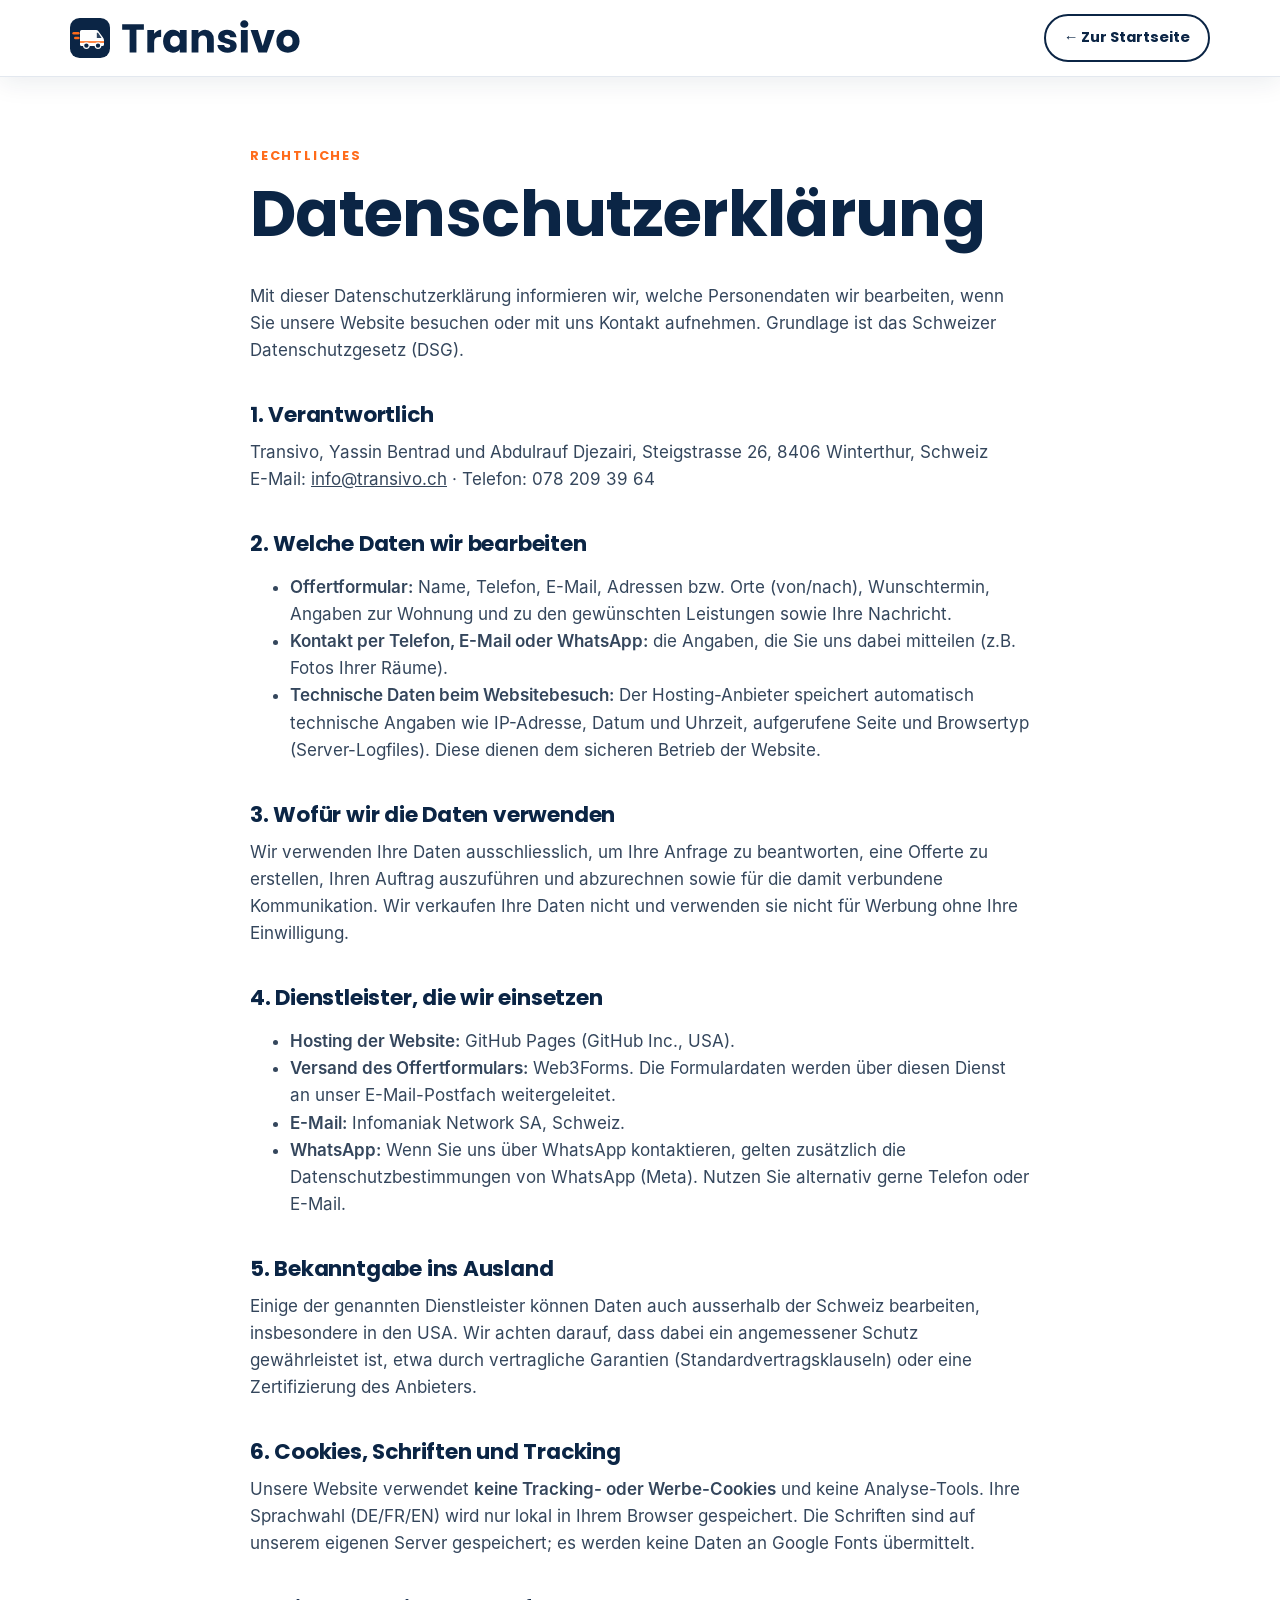
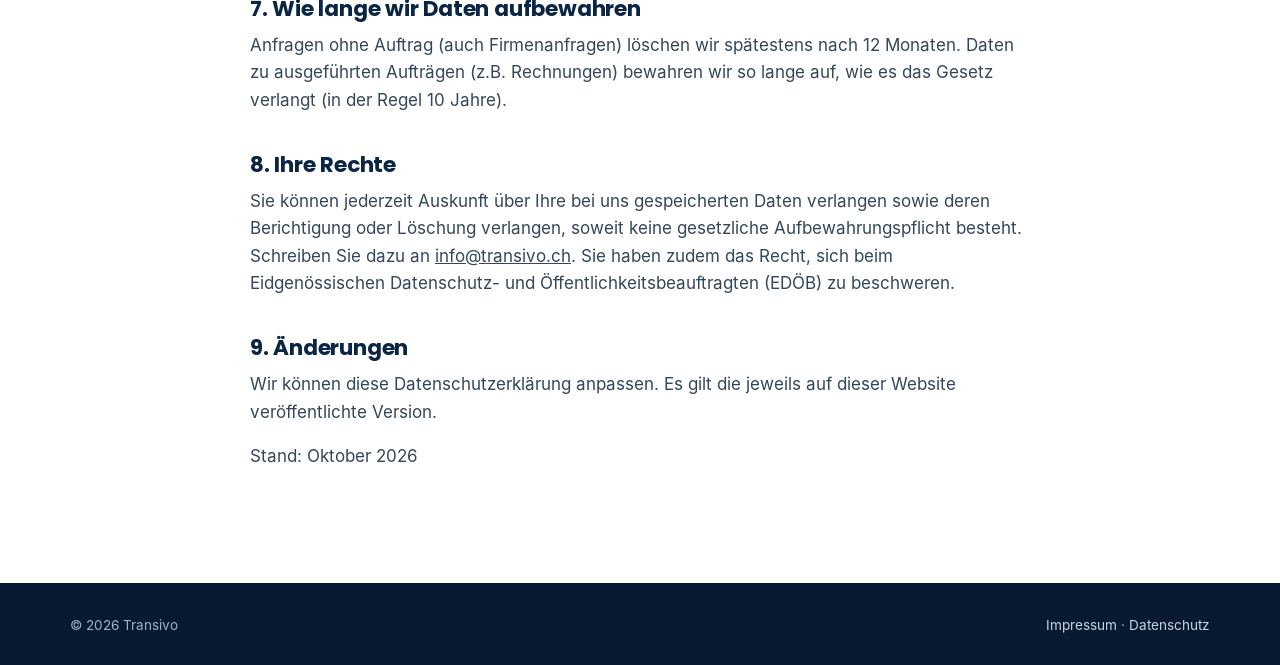
==== datenschutz.html @ b30c2738 "Add files via upload" ====
<!doctype html>
<html lang="de">
<head>
  <meta charset="utf-8">
  <meta name="viewport" content="width=device-width, initial-scale=1">
  <title>Datenschutzerklärung – Transivo</title>
  <meta name="robots" content="noindex, follow">
  <link rel="icon" href="assets/transivo-icon.svg" type="image/svg+xml">
  <link rel="apple-touch-icon" href="assets/apple-touch-icon.png">
  <link rel="stylesheet" href="css/style.css">
</head>
<body style="padding-bottom:0">
<header class="header scrolled">
  <div class="wrap">
    <a href="index.html" class="logo"><img src="assets/transivo-logo-farbig.svg" alt="Transivo" width="180" height="40"></a>
    <div class="header-actions" style="margin-left:auto"><a href="index.html" class="btn btn-outline">← Zur Startseite</a></div>
  </div>
</header>
<main class="legal"><div class="wrap">

<span class="kicker">Rechtliches</span>
<h1>Datenschutzerklärung</h1>
<p>Mit dieser Datenschutzerklärung informieren wir, welche Personendaten wir bearbeiten, wenn Sie unsere Website besuchen oder mit uns Kontakt aufnehmen. Grundlage ist das Schweizer Datenschutzgesetz (DSG).</p>

<h2>1. Verantwortlich</h2>
<p>Transivo, Yassin Bentrad und Abdulrauf Djezairi, Steigstrasse 26, 8406 Winterthur, Schweiz<br>
E-Mail: <a href="mailto:info@transivo.ch">info@transivo.ch</a> · Telefon: 078 209 39 64</p>

<h2>2. Welche Daten wir bearbeiten</h2>
<ul>
  <li><strong>Offertformular:</strong> Name, Telefon, E-Mail, Adressen bzw. Orte (von/nach), Wunschtermin, Angaben zur Wohnung und zu den gewünschten Leistungen sowie Ihre Nachricht.</li>
  <li><strong>Kontakt per Telefon, E-Mail oder WhatsApp:</strong> die Angaben, die Sie uns dabei mitteilen (z.B. Fotos Ihrer Räume).</li>
  <li><strong>Technische Daten beim Websitebesuch:</strong> Der Hosting-Anbieter speichert automatisch technische Angaben wie IP-Adresse, Datum und Uhrzeit, aufgerufene Seite und Browsertyp (Server-Logfiles). Diese dienen dem sicheren Betrieb der Website.</li>
</ul>

<h2>3. Wofür wir die Daten verwenden</h2>
<p>Wir verwenden Ihre Daten ausschliesslich, um Ihre Anfrage zu beantworten, eine Offerte zu erstellen, Ihren Auftrag auszuführen und abzurechnen sowie für die damit verbundene Kommunikation. Wir verkaufen Ihre Daten nicht und verwenden sie nicht für Werbung ohne Ihre Einwilligung.</p>

<h2>4. Dienstleister, die wir einsetzen</h2>
<ul>
  <li><strong>Hosting der Website:</strong> GitHub Pages (GitHub Inc., USA).</li>
  <li><strong>Versand des Offertformulars:</strong> Web3Forms. Die Formulardaten werden über diesen Dienst an unser E-Mail-Postfach weitergeleitet.</li>
  <li><strong>E-Mail:</strong> Infomaniak Network SA, Schweiz.</li>
  <li><strong>WhatsApp:</strong> Wenn Sie uns über WhatsApp kontaktieren, gelten zusätzlich die Datenschutzbestimmungen von WhatsApp (Meta). Nutzen Sie alternativ gerne Telefon oder E-Mail.</li>
</ul>

<h2>5. Bekanntgabe ins Ausland</h2>
<p>Einige der genannten Dienstleister können Daten auch ausserhalb der Schweiz bearbeiten, insbesondere in den USA. Wir achten darauf, dass dabei ein angemessener Schutz gewährleistet ist, etwa durch vertragliche Garantien (Standardvertragsklauseln) oder eine Zertifizierung des Anbieters.</p>

<h2>6. Cookies, Schriften und Tracking</h2>
<p>Unsere Website verwendet <strong>keine Tracking- oder Werbe-Cookies</strong> und keine Analyse-Tools. Ihre Sprachwahl (DE/FR/EN) wird nur lokal in Ihrem Browser gespeichert. Die Schriften sind auf unserem eigenen Server gespeichert; es werden keine Daten an Google Fonts übermittelt.</p>

<h2>7. Wie lange wir Daten aufbewahren</h2>
<p>Anfragen ohne Auftrag (auch Firmenanfragen) löschen wir spätestens nach 12 Monaten. Daten zu ausgeführten Aufträgen (z.B. Rechnungen) bewahren wir so lange auf, wie es das Gesetz verlangt (in der Regel 10 Jahre).</p>

<h2>8. Ihre Rechte</h2>
<p>Sie können jederzeit Auskunft über Ihre bei uns gespeicherten Daten verlangen sowie deren Berichtigung oder Löschung verlangen, soweit keine gesetzliche Aufbewahrungspflicht besteht. Schreiben Sie dazu an <a href="mailto:info@transivo.ch">info@transivo.ch</a>. Sie haben zudem das Recht, sich beim Eidgenössischen Datenschutz- und Öffentlichkeitsbeauftragten (EDÖB) zu beschweren.</p>

<h2>9. Änderungen</h2>
<p>Wir können diese Datenschutzerklärung anpassen. Es gilt die jeweils auf dieser Website veröffentlichte Version.</p>
<p>Stand: Oktober 2026</p>

</div></main>
<footer class="footer" style="padding-top:32px">
  <div class="wrap"><div class="bottom" style="margin-top:0;border-top:0;padding-top:0">
    <span>© 2026 Transivo</span>
    <span><a href="impressum.html">Impressum</a> · <a href="datenschutz.html">Datenschutz</a></span>
  </div></div>
</footer>
</body>
</html>
---- css/style.css ----
/* =========================================================
   Transivo – Stylesheet
   Farben anpassen: nur die Werte unter :root ändern
   ========================================================= */

@font-face { font-family: "Poppins"; font-weight: 500; font-display: swap; src: url("../assets/fonts/poppins-500.woff2") format("woff2"); }
@font-face { font-family: "Poppins"; font-weight: 700; font-display: swap; src: url("../assets/fonts/poppins-700.woff2") format("woff2"); }
@font-face { font-family: "Inter"; font-weight: 400; font-display: swap; src: url("../assets/fonts/inter-400.woff2") format("woff2"); }
@font-face { font-family: "Inter"; font-weight: 600; font-display: swap; src: url("../assets/fonts/inter-600.woff2") format("woff2"); }

:root {
  --navy: #0B2545;
  --navy-2: #13315C;
  --navy-3: #1d4373;
  --orange: #FF6B1A;
  --orange-dark: #E85A0C;
  --orange-soft: #FFF1E8;
  --ink: #142235;
  --muted: #5B6B7E;
  --line: #E3E8EF;
  --bg: #FFFFFF;
  --bg-soft: #F5F7FA;
  --green: #1FAF5A;
  --radius: 16px;
  --radius-sm: 10px;
  --shadow: 0 10px 30px rgba(11, 37, 69, .08);
  --shadow-lg: 0 24px 60px rgba(11, 37, 69, .16);
  --wrap: 1180px;
  --head: "Poppins", "Segoe UI", Arial, sans-serif;
  --body: "Inter", "Segoe UI", Arial, sans-serif;
}

*, *::before, *::after { box-sizing: border-box; }
html { scroll-behavior: smooth; scroll-padding-top: 84px; -webkit-text-size-adjust: 100%; }
body { margin: 0; font-family: var(--body); font-size: 17px; line-height: 1.6; color: var(--ink); background: var(--bg); }
img, svg { max-width: 100%; display: block; }
a { color: inherit; }
h1, h2, h3, h4 { font-family: var(--head); font-weight: 700; line-height: 1.15; margin: 0 0 .5em; color: var(--navy); letter-spacing: -.01em; }
h1 { font-size: clamp(2.3rem, 5.4vw, 4rem); }
h2 { font-size: clamp(1.8rem, 3.6vw, 2.6rem); }
h3 { font-size: 1.2rem; }
p { margin: 0 0 1em; }
.wrap { max-width: var(--wrap); margin: 0 auto; padding: 0 20px; }
.sr-only { position: absolute; width: 1px; height: 1px; overflow: hidden; clip: rect(0 0 0 0); white-space: nowrap; }

/* ---------- Buttons ---------- */
.btn { display: inline-flex; align-items: center; justify-content: center; gap: .55em; padding: .95em 1.5em; border-radius: 999px; font-family: var(--head); font-weight: 700; font-size: 1rem; text-decoration: none; border: 2px solid transparent; cursor: pointer; transition: transform .15s ease, background .15s ease, box-shadow .15s ease; white-space: nowrap; }
.btn:hover { transform: translateY(-2px); }
.btn svg { width: 1.2em; height: 1.2em; flex: none; }
.btn-primary { background: var(--orange); color: #fff; box-shadow: 0 10px 24px rgba(255, 107, 26, .35); }
.btn-primary:hover { background: var(--orange-dark); }
.btn-wa { background: var(--green); color: #fff; }
.btn-ghost { border-color: rgba(255, 255, 255, .35); color: #fff; }
.btn-ghost:hover { background: rgba(255, 255, 255, .1); }
.btn-outline { border-color: var(--navy); color: var(--navy); }
.btn-outline:hover { background: var(--navy); color: #fff; }

/* ---------- Topbar & Header ---------- */
.topbar { background: var(--navy); color: #c8d4e3; font-size: .85rem; }
.topbar .wrap { display: flex; justify-content: space-between; align-items: center; gap: 16px; min-height: 38px; }
.topbar a { color: #fff; text-decoration: none; font-weight: 600; white-space: nowrap; }
.topbar .tb-left { display: flex; gap: 22px; flex-wrap: wrap; }
.topbar .tb-left span { display: inline-flex; align-items: center; gap: 6px; }
.topbar svg { width: 15px; height: 15px; color: var(--orange); }

.header { position: sticky; top: 0; z-index: 50; background: rgba(255, 255, 255, .96); backdrop-filter: blur(10px); border-bottom: 1px solid transparent; transition: box-shadow .2s, border-color .2s; }
.header.scrolled { box-shadow: 0 6px 24px rgba(11, 37, 69, .08); border-color: var(--line); }
.header .wrap { display: flex; align-items: center; gap: 24px; min-height: 76px; }
.logo img { height: 40px; width: auto; }
.nav { display: flex; gap: 26px; margin-left: auto; }
.nav a { text-decoration: none; font-weight: 600; font-size: .95rem; color: var(--navy); position: relative; }
.nav a::after { content: ""; position: absolute; left: 0; right: 100%; bottom: -6px; height: 2px; background: var(--orange); transition: right .2s; }
.nav a:hover::after { right: 0; }
.header-actions { display: flex; align-items: center; gap: 12px; }
.header .btn { padding: .7em 1.2em; font-size: .92rem; }

.lang { display: flex; border: 1px solid var(--line); border-radius: 999px; padding: 3px; }
.lang button { border: 0; background: none; font: 600 .8rem var(--head); color: var(--muted); padding: 5px 9px; border-radius: 999px; cursor: pointer; }
.lang button.active { background: var(--navy); color: #fff; }

.burger { display: none; width: 44px; height: 44px; border: 0; background: var(--bg-soft); border-radius: 12px; cursor: pointer; }
.burger span { display: block; width: 20px; height: 2px; background: var(--navy); margin: 5px auto; transition: .2s; }

/* ---------- Hero ---------- */
.hero { position: relative; overflow: hidden; background: radial-gradient(1200px 500px at 85% 10%, var(--navy-3), transparent 60%), linear-gradient(160deg, var(--navy) 0%, var(--navy-2) 100%); color: #fff; padding: 84px 0 0; }
.hero::before { content: ""; position: absolute; inset: 0; background-image: radial-gradient(rgba(255, 255, 255, .06) 1px, transparent 1px); background-size: 26px 26px; pointer-events: none; }
.hero .wrap { position: relative; display: grid; grid-template-columns: 1.05fr 1fr; gap: 40px; align-items: center; }
.badge { display: inline-flex; align-items: center; gap: 8px; background: rgba(255, 255, 255, .08); border: 1px solid rgba(255, 255, 255, .16); padding: 7px 14px; border-radius: 999px; font-size: .88rem; font-weight: 600; margin-bottom: 22px; }
.badge i { width: 8px; height: 8px; border-radius: 50%; background: var(--orange); box-shadow: 0 0 0 4px rgba(255, 107, 26, .25); }
.hero h1 { color: #fff; }
.hero h1 span { color: var(--orange); }
.hero p.lead { font-size: 1.18rem; color: #d3deea; max-width: 34em; }
.hero-ctas { display: flex; gap: 12px; flex-wrap: wrap; margin: 28px 0 26px; }
.hero-trust { list-style: none; padding: 0; margin: 0 0 56px; display: flex; flex-wrap: wrap; gap: 10px 24px; font-size: .95rem; color: #d3deea; }
.hero-trust li { display: flex; align-items: center; gap: 8px; }
.hero-trust svg { width: 20px; height: 20px; color: var(--orange); }
.hero-visual { position: relative; align-self: end; padding-left: 16%; }
.hero-visual img { width: 100%; filter: drop-shadow(0 30px 40px rgba(0, 0, 0, .35)); position: relative; z-index: 2; }
.hero-visual .boxes { position: absolute; left: 0; bottom: 9%; width: 22%; z-index: 3; }
.road { height: 26px; background: #0a1f3a; position: relative; margin-top: -14px; }
.road::after { content: ""; position: absolute; left: 0; right: 0; top: 11px; height: 4px; background: repeating-linear-gradient(90deg, rgba(255, 255, 255, .35) 0 40px, transparent 40px 80px); }

/* ---------- Facts strip ---------- */
.facts { background: var(--orange); color: #fff; }
.facts .wrap { display: grid; grid-template-columns: repeat(4, 1fr); }
.fact { padding: 22px 18px; display: flex; align-items: center; gap: 14px; border-right: 1px solid rgba(255, 255, 255, .25); }
.fact:last-child { border-right: 0; }
.fact strong { font: 700 1.7rem var(--head); line-height: 1; white-space: nowrap; }
.fact span { font-size: .92rem; line-height: 1.3; font-weight: 600; }

/* ---------- Sections ---------- */
section { padding: 96px 0; }
.soft { background: var(--bg-soft); }
.sec-head { max-width: 720px; margin: 0 auto 52px; text-align: center; }
.sec-head p { color: var(--muted); font-size: 1.08rem; }
.kicker { display: inline-block; font: 700 .8rem var(--head); text-transform: uppercase; letter-spacing: .14em; color: var(--orange); margin-bottom: 12px; }

/* Services */
.grid-services { display: grid; grid-template-columns: repeat(auto-fill, minmax(260px, 1fr)); gap: 22px; }
.card { background: #fff; border: 1px solid var(--line); border-radius: var(--radius); padding: 28px 26px; transition: transform .2s, box-shadow .2s, border-color .2s; display: flex; flex-direction: column; }
.card:hover { transform: translateY(-4px); box-shadow: var(--shadow-lg); border-color: transparent; }
.ico { width: 56px; height: 56px; border-radius: 14px; background: var(--orange-soft); color: var(--orange); display: grid; place-items: center; margin-bottom: 18px; }
.ico svg { width: 28px; height: 28px; }
.card p { color: var(--muted); font-size: .98rem; flex: 1; }
.card .more { font: 700 .92rem var(--head); color: var(--navy); text-decoration: none; display: inline-flex; gap: 6px; align-items: center; }
.card .more:hover { color: var(--orange); }
.card.feature { background: var(--navy); color: #fff; border-color: var(--navy); }
.card.feature h3 { color: #fff; }
.card.feature p { color: #c8d4e3; }
.card.feature .ico { background: rgba(255, 107, 26, .18); }
.card.feature .more { color: var(--orange); }

.combo { margin-top: 34px; background: linear-gradient(110deg, var(--orange) 0%, #ff8a3d 100%); color: #fff; border-radius: 22px; padding: 34px 38px; display: flex; align-items: center; gap: 28px; justify-content: space-between; flex-wrap: wrap; box-shadow: 0 20px 40px rgba(255, 107, 26, .25); }
.combo h3 { color: #fff; font-size: 1.5rem; margin-bottom: .3em; }
.combo p { margin: 0; opacity: .95; max-width: 40em; }
.combo .btn { background: #fff; color: var(--orange-dark); }

/* Process */
.steps { display: grid; grid-template-columns: repeat(4, 1fr); gap: 22px; counter-reset: s; }
.step { position: relative; background: #fff; border-radius: var(--radius); padding: 30px 24px; box-shadow: var(--shadow); }
.step::before { counter-increment: s; content: counter(s); display: grid; place-items: center; width: 46px; height: 46px; border-radius: 50%; background: var(--navy); color: #fff; font: 700 1.1rem var(--head); margin-bottom: 18px; }
.step p { color: var(--muted); margin: 0; font-size: .97rem; }
.step:not(:last-child)::after { content: ""; position: absolute; top: 53px; right: -22px; width: 22px; border-top: 2px dashed #c5cfdb; }

/* Why */
.why { display: grid; grid-template-columns: 1fr 1.2fr; gap: 60px; align-items: center; }
.why-list { display: grid; grid-template-columns: 1fr 1fr; gap: 26px 30px; }
.why-item { display: flex; gap: 14px; }
.why-item .ico { width: 46px; height: 46px; flex: none; margin: 0; border-radius: 12px; }
.why-item .ico svg { width: 22px; height: 22px; }
.why-item h3 { font-size: 1.05rem; margin-bottom: .25em; }
.why-item p { color: var(--muted); font-size: .95rem; margin: 0; }
.why-box { background: var(--navy); color: #fff; border-radius: 24px; padding: 40px; position: relative; overflow: hidden; }
.why-box h2 { color: #fff; }
.why-box p { color: #c8d4e3; }
.why-box::after { content: ""; position: absolute; right: -60px; bottom: -60px; width: 220px; height: 220px; border-radius: 50%; background: rgba(255, 107, 26, .25); }
.promise { list-style: none; padding: 0; margin: 24px 0 30px; position: relative; z-index: 1; }
.promise li { display: flex; gap: 10px; margin-bottom: 10px; font-weight: 600; }
.promise svg { width: 22px; height: 22px; color: var(--orange); flex: none; }

/* Area */
.area { display: grid; grid-template-columns: 1fr 1fr; gap: 56px; align-items: center; }
.chips { display: flex; flex-wrap: wrap; gap: 10px; margin: 22px 0; }
.chips span { background: #fff; border: 1px solid var(--line); border-radius: 999px; padding: 8px 16px; font-weight: 600; font-size: .92rem; color: var(--navy); }
.map-card { background: #fff; border-radius: 24px; padding: 24px; box-shadow: var(--shadow); }
.note { color: var(--muted); font-size: .95rem; }

/* CTA band */
.cta-band { background: var(--navy); color: #fff; padding: 64px 0; }
.cta-band .wrap { display: flex; align-items: center; justify-content: space-between; gap: 30px; flex-wrap: wrap; }
.cta-band h2 { color: #fff; margin-bottom: .2em; }
.cta-band p { color: #c8d4e3; margin: 0; }
.cta-band .btns { display: flex; gap: 12px; flex-wrap: wrap; }

/* Form */
.offer { display: grid; grid-template-columns: 1.55fr 1fr; gap: 34px; align-items: start; }
.form-card { background: #fff; border-radius: 24px; padding: 38px; box-shadow: var(--shadow-lg); border: 1px solid var(--line); }
.form-card h2 { margin-bottom: .2em; }
.form-card > p { color: var(--muted); }
.fgrid { display: grid; grid-template-columns: 1fr 1fr; gap: 16px 18px; margin-top: 24px; }
.f { display: flex; flex-direction: column; gap: 6px; }
.f.full { grid-column: 1 / -1; }
.f label, fieldset legend { font-weight: 600; font-size: .9rem; color: var(--navy); }
.f input, .f select, .f textarea { font: inherit; font-size: 1rem; padding: 13px 14px; border: 1.5px solid var(--line); border-radius: var(--radius-sm); background: var(--bg-soft); color: var(--ink); transition: border-color .15s, background .15s, box-shadow .15s; width: 100%; }
.f input:not([type=checkbox]), .f select { height: 50px; }
.f textarea { min-height: 120px; resize: vertical; }
.f input:focus, .f select:focus, .f textarea:focus { outline: none; border-color: var(--orange); background: #fff; box-shadow: 0 0 0 4px rgba(255, 107, 26, .15); }
fieldset { border: 0; padding: 0; margin: 0; grid-column: 1 / -1; }
.checks { display: grid; grid-template-columns: repeat(auto-fill, minmax(210px, 1fr)); gap: 10px; margin-top: 10px; }
.check { display: flex; align-items: center; gap: 10px; background: var(--bg-soft); border: 1.5px solid var(--line); padding: 11px 14px; border-radius: var(--radius-sm); cursor: pointer; font-size: .95rem; transition: border-color .15s, background .15s; }
.check:has(input:checked) { border-color: var(--orange); background: var(--orange-soft); }
.check input { accent-color: var(--orange); width: 18px; height: 18px; flex: none; }
.inline-check { display: flex; gap: 10px; align-items: flex-start; font-size: .93rem; color: var(--muted); }
.inline-check input { accent-color: var(--orange); width: 18px; height: 18px; margin-top: 3px; flex: none; }
.inline-check a { color: var(--navy); font-weight: 600; }
.form-foot { display: flex; align-items: center; justify-content: space-between; gap: 16px; flex-wrap: wrap; margin-top: 22px; }
.req { font-size: .85rem; color: var(--muted); }
.form-msg { display: none; margin-top: 18px; padding: 16px 18px; border-radius: var(--radius-sm); font-weight: 600; }
.form-msg.ok { display: block; background: #e8f8ef; color: #136c3a; border: 1px solid #b6e7c9; }
.form-msg.err { display: block; background: #fdecec; color: #9b1c1c; border: 1px solid #f5c2c2; }
.hp { display: none !important; }

.side { display: grid; gap: 18px; position: sticky; top: 100px; }
.side-card { background: var(--navy); color: #fff; border-radius: 22px; padding: 30px; }
.side-card h3 { color: #fff; }
.side-card p { color: #c8d4e3; font-size: .95rem; }
.contact-line { display: flex; align-items: center; gap: 14px; padding: 14px 0; border-top: 1px solid rgba(255, 255, 255, .12); text-decoration: none; }
.contact-line .ci { width: 42px; height: 42px; border-radius: 12px; background: rgba(255, 255, 255, .08); display: grid; place-items: center; flex: none; }
.contact-line .ci svg { width: 20px; height: 20px; color: var(--orange); }
.contact-line small { display: block; color: #9fb2c8; font-size: .8rem; }
.contact-line strong { font-family: var(--head); font-size: 1.02rem; }
.side-card.light { background: var(--orange-soft); color: var(--ink); }
.side-card.light h3 { color: var(--navy); }
.side-card.light p { color: var(--muted); }

/* FAQ */
.faq { max-width: 860px; margin: 0 auto; }
.faq details { background: #fff; border: 1px solid var(--line); border-radius: 14px; margin-bottom: 12px; overflow: hidden; }
.faq summary { list-style: none; cursor: pointer; padding: 20px 56px 20px 24px; font: 600 1.05rem var(--head); color: var(--navy); position: relative; }
.faq summary::-webkit-details-marker { display: none; }
.faq summary::after { content: "+"; position: absolute; right: 22px; top: 50%; transform: translateY(-50%); width: 28px; height: 28px; border-radius: 50%; background: var(--orange-soft); color: var(--orange); display: grid; place-items: center; font-size: 1.3rem; line-height: 1; transition: transform .2s; }
.faq details[open] summary::after { content: "–"; }
.faq details p { padding: 0 24px 20px; margin: 0; color: var(--muted); }

/* Footer */
.footer { background: #071a31; color: #9fb2c8; padding: 64px 0 28px; font-size: .95rem; }
.footer .cols { display: grid; grid-template-columns: 1.4fr 1fr 1fr 1fr; gap: 36px; }
.footer h4 { color: #fff; font-size: 1rem; margin-bottom: 1em; }
.footer ul { list-style: none; padding: 0; margin: 0; }
.footer li { margin-bottom: .55em; }
.footer a { color: #c8d4e3; text-decoration: none; }
.footer a:hover { color: var(--orange); }
.footer .logo img { height: 38px; margin-bottom: 16px; }
.footer .bottom { border-top: 1px solid rgba(255, 255, 255, .1); margin-top: 44px; padding-top: 22px; display: flex; justify-content: space-between; gap: 16px; flex-wrap: wrap; font-size: .85rem; }

/* Floating WhatsApp + mobile bar */
.wa-float { position: fixed; right: 20px; bottom: 20px; width: 60px; height: 60px; border-radius: 50%; background: var(--green); color: #fff; display: grid; place-items: center; box-shadow: 0 12px 30px rgba(31, 175, 90, .45); z-index: 60; transition: transform .2s; }
.wa-float:hover { transform: scale(1.08); }
.wa-float svg { width: 32px; height: 32px; }
.mobile-bar { display: none; }

/* Legal pages */
.legal { padding: 64px 0 96px; }
.legal .wrap { max-width: 820px; }
.legal h2 { font-size: 1.35rem; margin-top: 1.8em; }
.legal p, .legal li { color: #34465c; }
.legal .todo { background: #fff6d6; border: 1px dashed #e0b400; padding: 2px 6px; border-radius: 4px; }

/* Reveal animation */
.reveal { opacity: 0; transform: translateY(18px); transition: opacity .6s ease, transform .6s ease; }
.reveal.in { opacity: 1; transform: none; }
@media (prefers-reduced-motion: reduce) { .reveal { opacity: 1; transform: none; transition: none; } html { scroll-behavior: auto; } }

/* ---------- Responsive ---------- */
@media (max-width: 1080px) {
  .nav { display: none; }
  .burger { display: block; }
  .header-actions .btn { display: none; }
  .header .wrap { justify-content: space-between; }
  .header-actions { margin-left: auto; }
  .nav.open { display: flex; flex-direction: column; position: absolute; top: 100%; left: 0; right: 0; background: #fff; padding: 12px 20px 22px; gap: 0; box-shadow: 0 20px 30px rgba(11, 37, 69, .12); }
  .nav.open a { padding: 14px 0; border-bottom: 1px solid var(--line); }
  .burger.open span:nth-child(1) { transform: translateY(7px) rotate(45deg); }
  .burger.open span:nth-child(2) { opacity: 0; }
  .burger.open span:nth-child(3) { transform: translateY(-7px) rotate(-45deg); }
  .steps { grid-template-columns: 1fr 1fr; }
  .step::after { display: none; }
  .why, .area, .offer { grid-template-columns: 1fr; }
  .side { position: static; }
  .footer .cols { grid-template-columns: 1fr 1fr; }
}
@media (max-width: 760px) {
  body { font-size: 16px; padding-bottom: 66px; }
  section { padding: 68px 0; }
  .topbar .tb-left > span:first-child { display: none; }
  .topbar .tb-hide { display: inline-flex !important; }
  .topbar .wrap { justify-content: space-between; }
  .fact { flex-direction: column; align-items: flex-start; gap: 6px; padding: 18px 16px; }
  .fact strong { font-size: 1.45rem; }
  .hero { padding-top: 48px; }
  .hero .wrap { grid-template-columns: 1fr; }
  .hero-trust { margin-bottom: 30px; }
  .hero-ctas .btn { flex: 1 1 100%; }
  .facts .wrap { grid-template-columns: 1fr 1fr; }
  .fact:nth-child(2) { border-right: 0; }
  .fact:nth-child(-n+2) { border-bottom: 1px solid rgba(255, 255, 255, .25); }
  .why-list, .fgrid { grid-template-columns: 1fr; }
  .steps { grid-template-columns: 1fr; }
  .form-card { padding: 26px 20px; }
  .combo { padding: 28px 24px; }
  .footer .cols { grid-template-columns: 1fr; }
  .logo img { height: 34px; }
  .wa-float { display: none; }
  .mobile-bar { display: grid; grid-template-columns: 1fr 1fr 1fr; position: fixed; left: 0; right: 0; bottom: 0; z-index: 60; background: #fff; border-top: 1px solid var(--line); box-shadow: 0 -8px 24px rgba(11, 37, 69, .1); }
  .mobile-bar a { display: flex; flex-direction: column; align-items: center; gap: 2px; padding: 9px 4px 10px; text-decoration: none; font: 600 .75rem var(--head); color: var(--navy); }
  .mobile-bar a svg { width: 22px; height: 22px; }
  .mobile-bar a.mb-wa { color: var(--green); }
  .mobile-bar a.mb-offer { background: var(--orange); color: #fff; }
}

/* =========================================================
   Transivo – Ergänzungen (Hauptleistungen, Preise, Firmen)
   ========================================================= */
.grid-main { display: grid; grid-template-columns: repeat(3, 1fr); gap: 22px; }
.card.big { padding: 34px 30px; }
.card.big h3 { font-size: 1.35rem; }
.card .tag { display: inline-block; align-self: flex-start; font: 700 .75rem var(--head); text-transform: uppercase; letter-spacing: .08em; color: var(--orange); background: var(--orange-soft); padding: 5px 10px; border-radius: 999px; margin-bottom: 14px; }
.card.feature .tag { background: rgba(255, 107, 26, .18); }
.card ul.mini { list-style: none; padding: 0; margin: 0 0 18px; }
.card ul.mini li { display: flex; gap: 8px; font-size: .95rem; margin-bottom: 6px; color: var(--muted); }
.card.feature ul.mini li { color: #c8d4e3; }
.card ul.mini svg { width: 18px; height: 18px; color: var(--orange); flex: none; margin-top: 3px; }
.sub-head { display: flex; align-items: center; gap: 16px; margin: 54px 0 22px; }
.sub-head h3 { margin: 0; font-size: 1.25rem; white-space: nowrap; }
.sub-head::after { content: ""; flex: 1; height: 1px; background: var(--line); }
.grid-extra { display: grid; grid-template-columns: repeat(4, 1fr); gap: 18px; }
.card.small { padding: 24px 22px; }
.card.small .ico { width: 48px; height: 48px; margin-bottom: 14px; }
.card.small .ico svg { width: 24px; height: 24px; }
.card.small h3 { font-size: 1.05rem; }
.card.small p { font-size: .93rem; }
.jobs { margin-top: 44px; background: var(--bg-soft); border-radius: 22px; padding: 28px 30px; }
.jobs h3 { font-size: 1.1rem; margin-bottom: 14px; }
.jobs .chips { margin: 0; }

/* Preise */
.prices { display: grid; grid-template-columns: repeat(3, 1fr); gap: 22px; align-items: stretch; }
.price { background: #fff; border: 1px solid var(--line); border-radius: 22px; padding: 34px 30px; display: flex; flex-direction: column; position: relative; }
.price.hot { border: 2px solid var(--orange); box-shadow: var(--shadow-lg); }
.price .ribbon { position: absolute; top: -14px; left: 30px; background: var(--orange); color: #fff; font: 700 .78rem var(--head); padding: 6px 14px; border-radius: 999px; letter-spacing: .04em; }
.price h3 { font-size: 1.15rem; margin-bottom: 4px; }
.price .for { color: var(--muted); font-size: .95rem; margin-bottom: 18px; }
.price .amount { font: 700 2.6rem var(--head); color: var(--navy); line-height: 1; margin-bottom: 4px; }
.price .amount small { font-size: 1rem; color: var(--muted); font-weight: 500; }
.price .amount .from { display: block; font-size: .85rem; color: var(--muted); font-weight: 500; margin-bottom: 6px; }
.price ul { list-style: none; padding: 0; margin: 20px 0 26px; flex: 1; }
.price li { display: flex; gap: 10px; margin-bottom: 9px; font-size: .96rem; }
.price li svg { width: 20px; height: 20px; color: var(--orange); flex: none; margin-top: 2px; }
.price .btn { width: 100%; }
.zones { margin-top: 34px; display: grid; grid-template-columns: 1.2fr 1fr; gap: 26px; align-items: start; }
.zone-table { width: 100%; border-collapse: collapse; background: #fff; border-radius: 18px; overflow: hidden; box-shadow: var(--shadow); }
.zone-table th, .zone-table td { padding: 14px 18px; text-align: left; border-bottom: 1px solid var(--line); font-size: .95rem; }
.zone-table th { background: var(--navy); color: #fff; font-family: var(--head); font-weight: 600; }
.zone-table tr:last-child td { border-bottom: 0; }
.zone-table td:last-child { font-weight: 700; color: var(--navy); white-space: nowrap; }
.price-notes { background: var(--orange-soft); border-radius: 18px; padding: 24px 26px; }
.price-notes h3 { font-size: 1.05rem; }
.price-notes ul { margin: 0; padding-left: 18px; color: #4a4038; font-size: .94rem; }
.price-notes li { margin-bottom: 7px; }

/* Für Firmen */
.b2b { background: linear-gradient(150deg, var(--navy) 0%, var(--navy-2) 100%); color: #fff; position: relative; overflow: hidden; }
.b2b::before { content: ""; position: absolute; inset: 0; background-image: radial-gradient(rgba(255, 255, 255, .05) 1px, transparent 1px); background-size: 26px 26px; }
.b2b .wrap { position: relative; display: grid; grid-template-columns: 1fr 1.1fr; gap: 56px; align-items: center; }
.b2b h2 { color: #fff; }
.b2b p { color: #c8d4e3; }
.b2b .promise li { color: #fff; }
.b2b-grid { display: grid; grid-template-columns: 1fr 1fr; gap: 16px; }
.b2b-item { background: rgba(255, 255, 255, .06); border: 1px solid rgba(255, 255, 255, .12); border-radius: 18px; padding: 22px; }
.b2b-item .ico { background: rgba(255, 107, 26, .18); width: 46px; height: 46px; border-radius: 12px; margin-bottom: 12px; }
.b2b-item .ico svg { width: 22px; height: 22px; }
.b2b-item h3 { color: #fff; font-size: 1.02rem; margin-bottom: .3em; }
.b2b-item p { font-size: .9rem; margin: 0; }

@media (max-width: 1080px) {
  .grid-main, .prices { grid-template-columns: 1fr; }
  .grid-extra { grid-template-columns: 1fr 1fr; }
  .zones, .b2b .wrap { grid-template-columns: 1fr; }
  .price.hot { order: -1; }
}
@media (max-width: 760px) {
  .grid-extra, .b2b-grid { grid-template-columns: 1fr; }
  .jobs { padding: 22px 20px; }
  .sub-head h3 { white-space: normal; }
  .zone-table th, .zone-table td { padding: 12px 12px; font-size: .9rem; }
}
.price .amount .from:empty { display: none; }
.card.big p { flex: none; } .card.big ul.mini { flex: 1; }
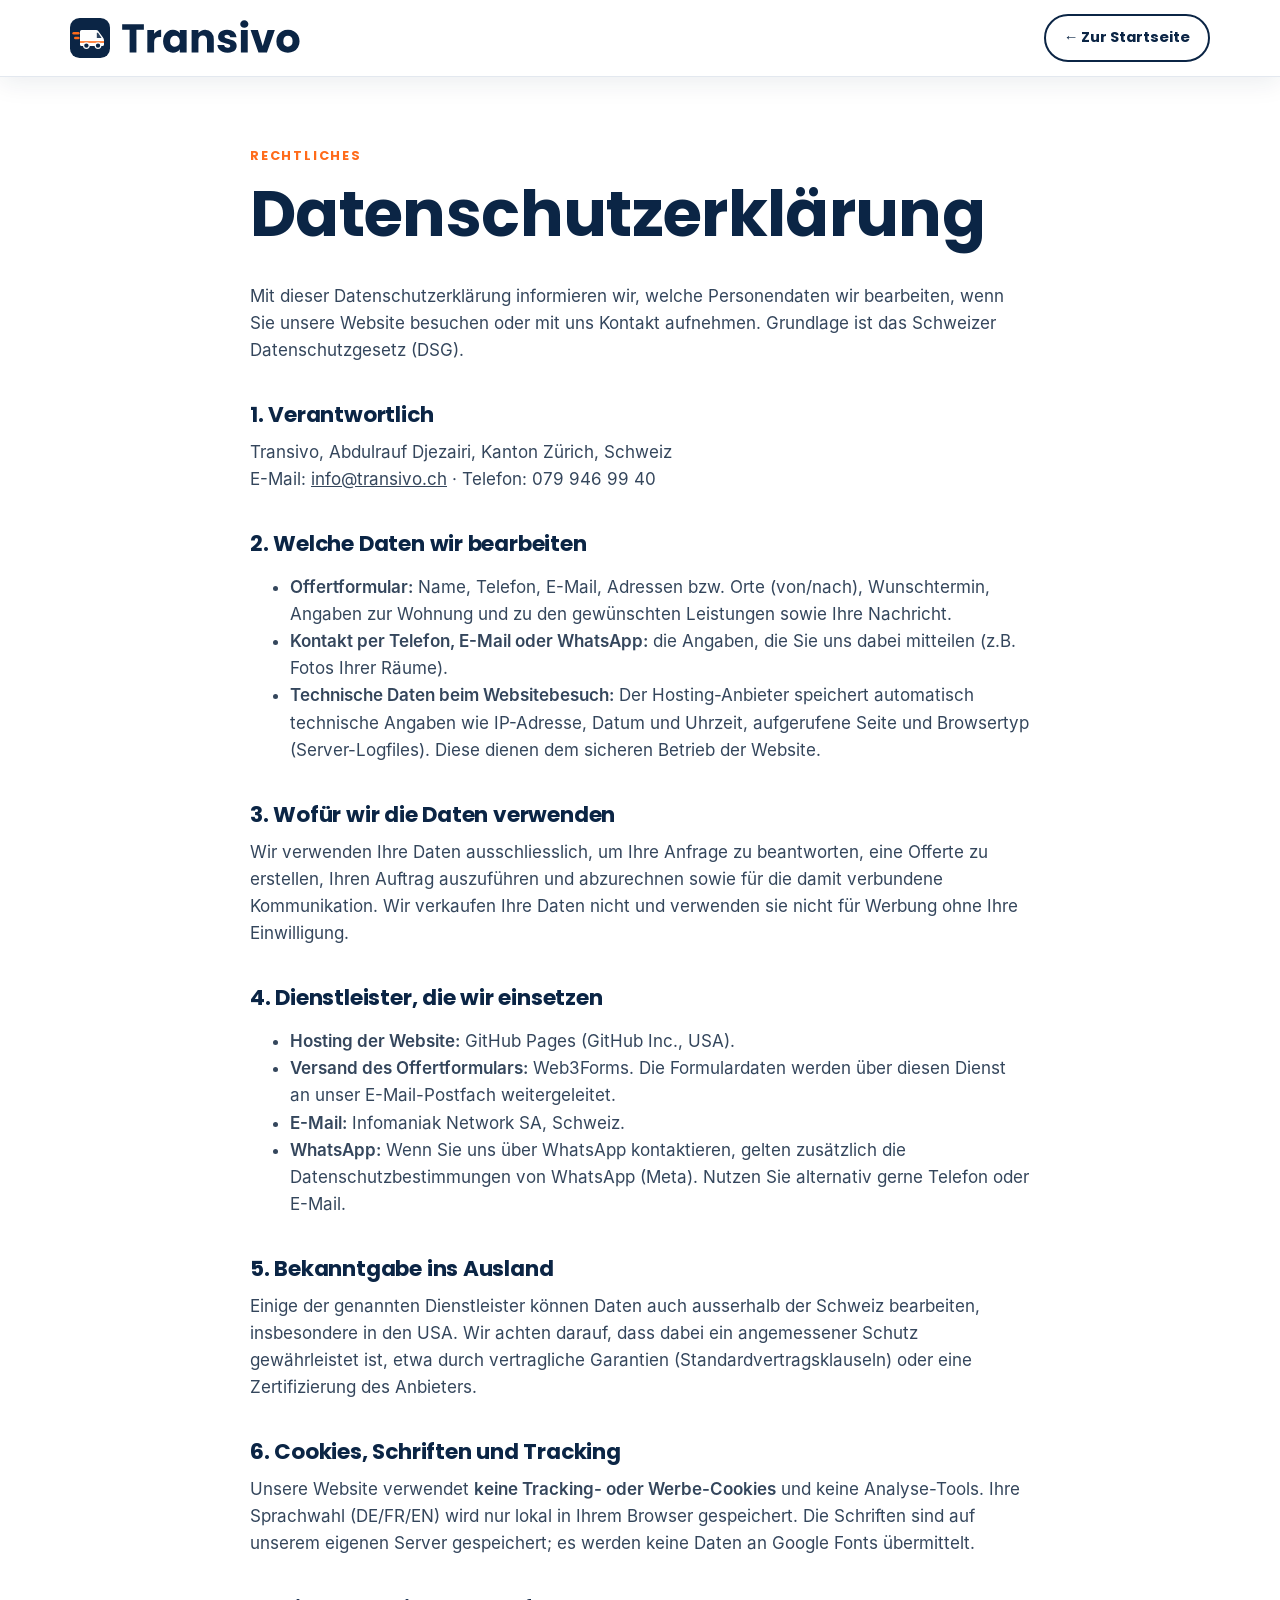
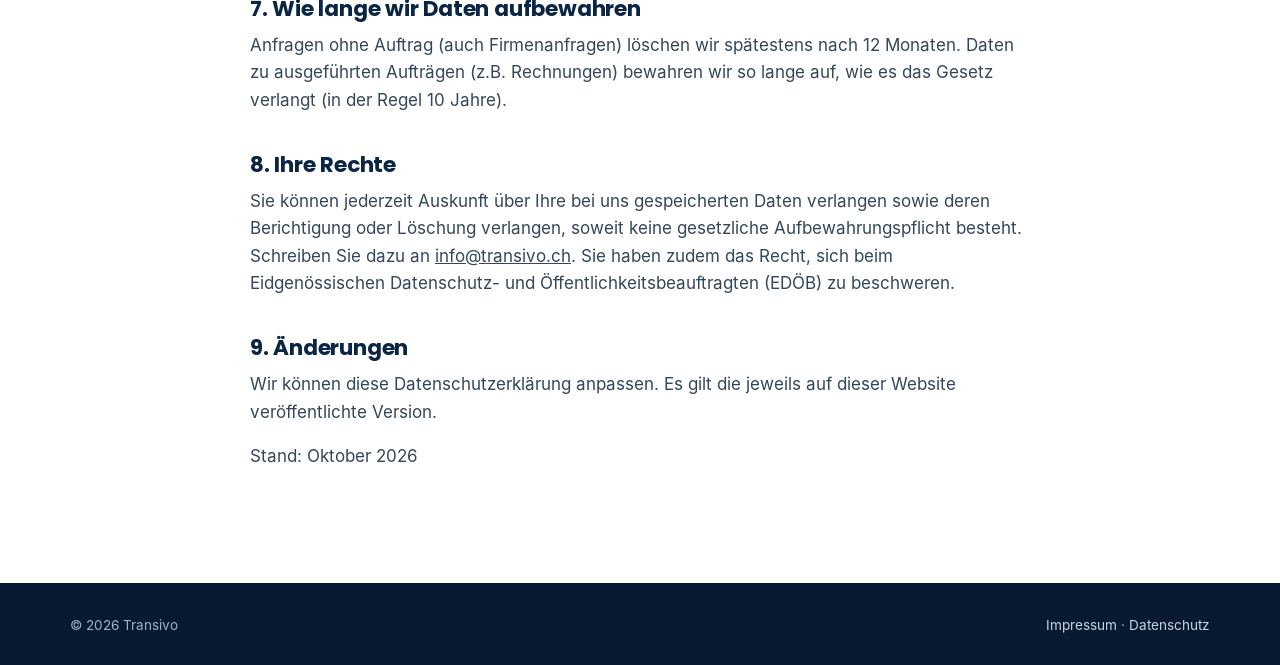
==== commit d3aad96f: "Add files via upload" ====
--- a/datenschutz.html
+++ b/datenschutz.html
@@ -23,8 +23,8 @@
 <p>Mit dieser Datenschutzerklärung informieren wir, welche Personendaten wir bearbeiten, wenn Sie unsere Website besuchen oder mit uns Kontakt aufnehmen. Grundlage ist das Schweizer Datenschutzgesetz (DSG).</p>
 
 <h2>1. Verantwortlich</h2>
-<p>Transivo, Yassin Bentrad und Abdulrauf Djezairi, Steigstrasse 26, 8406 Winterthur, Schweiz<br>
-E-Mail: <a href="mailto:info@transivo.ch">info@transivo.ch</a> · Telefon: 078 209 39 64</p>
+<p>Transivo, Abdulrauf Djezairi, Kanton Zürich, Schweiz<br>
+E-Mail: <a href="mailto:info@transivo.ch">info@transivo.ch</a> · Telefon: 079 946 99 40</p>
 
 <h2>2. Welche Daten wir bearbeiten</h2>
 <ul>
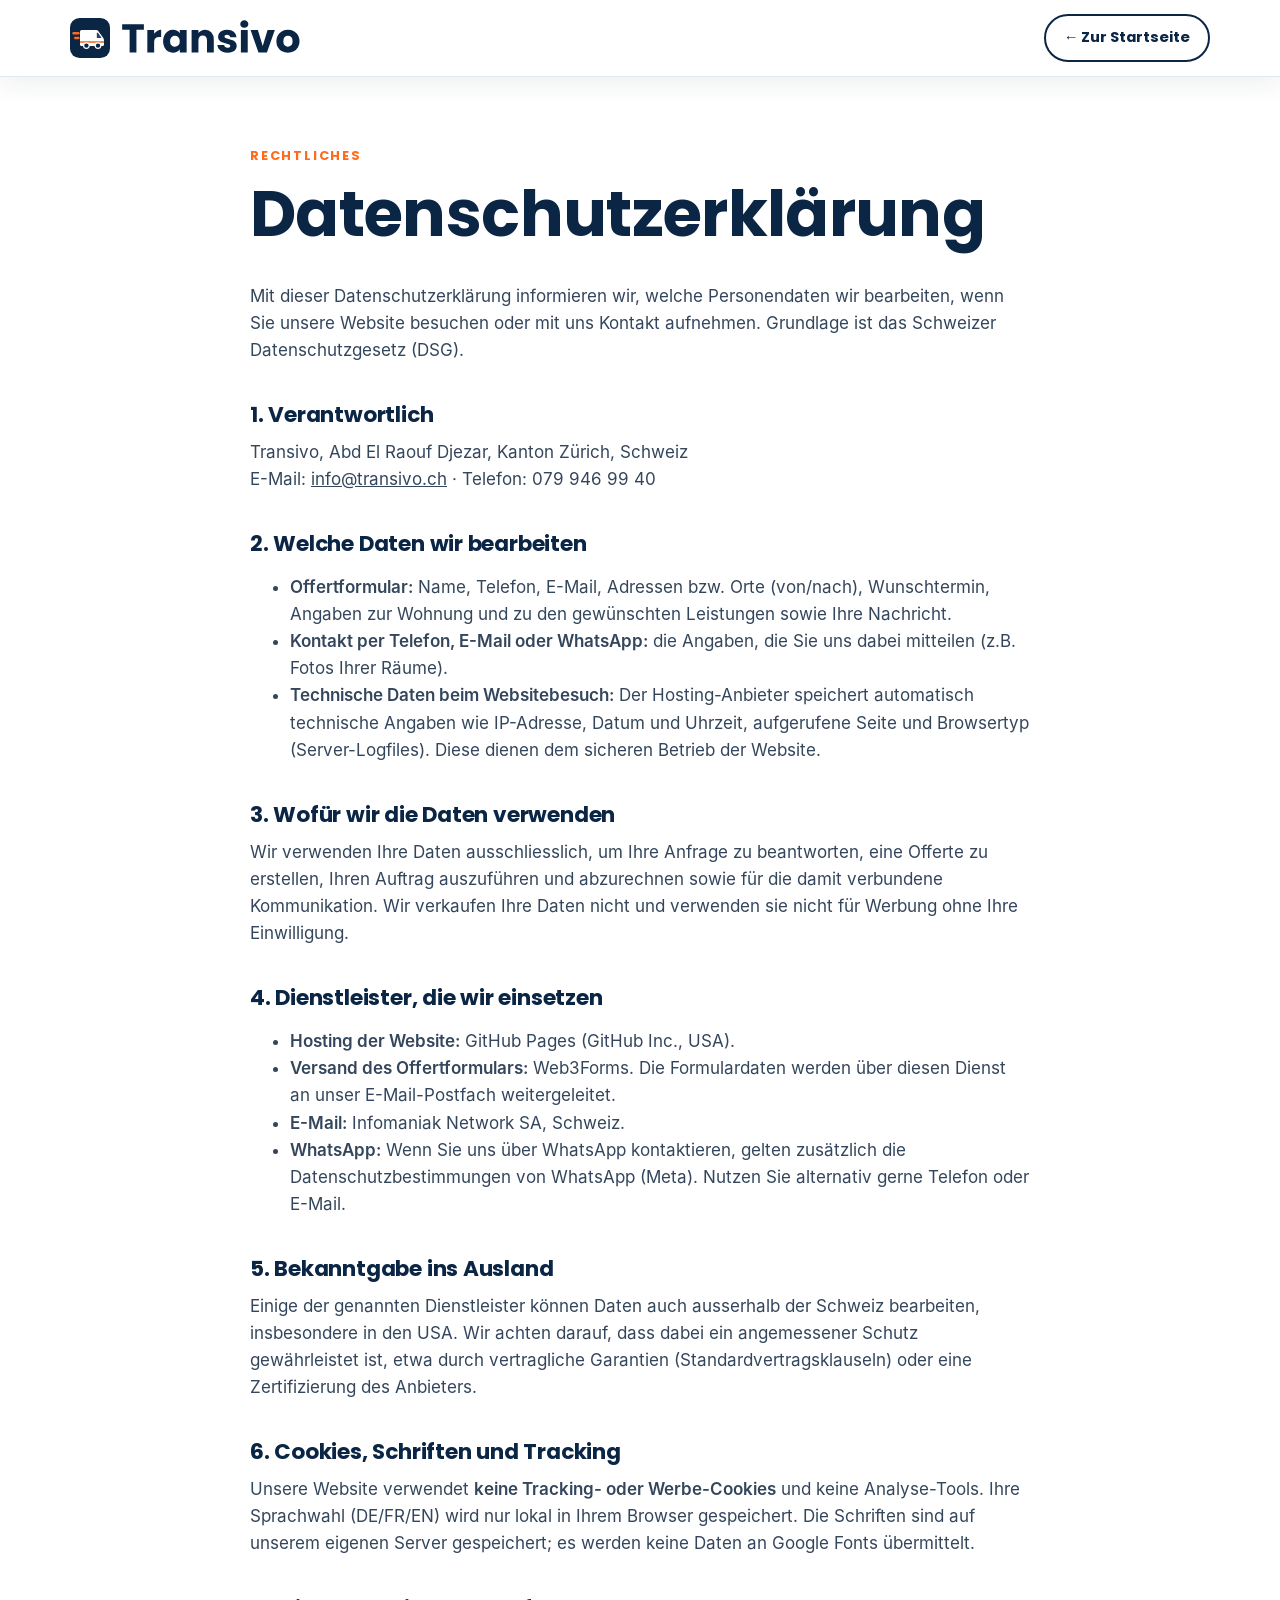
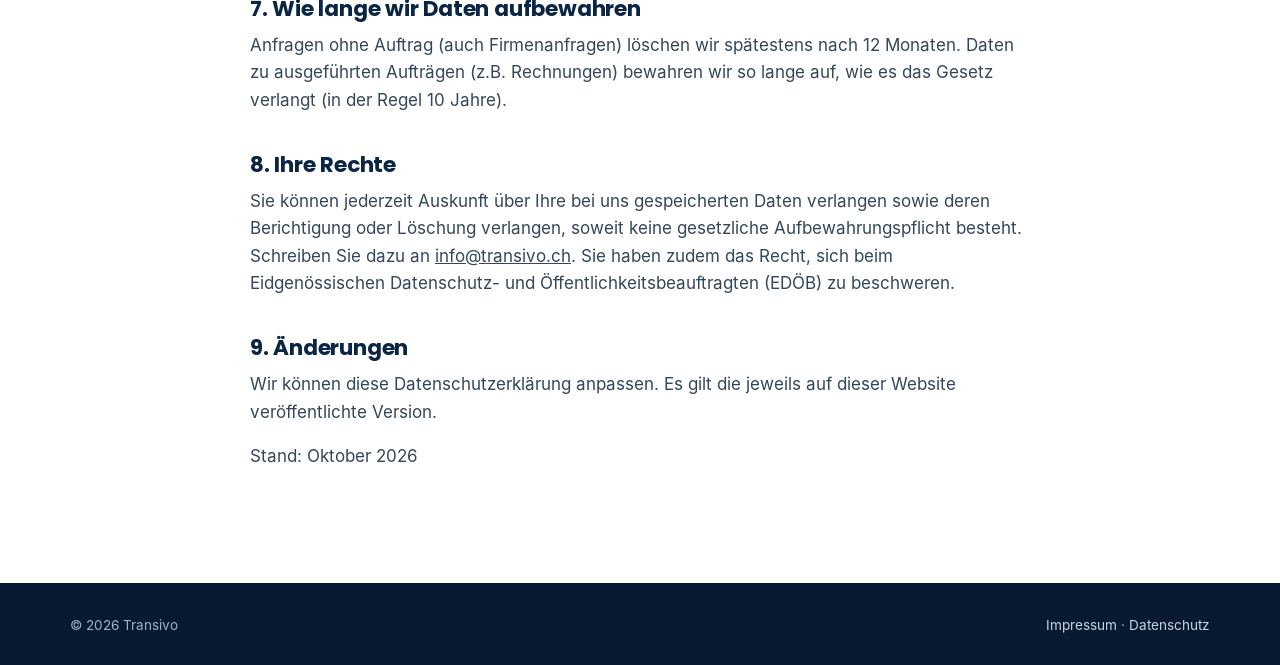
==== commit 639c40b3: "Add files via upload" ====
--- a/datenschutz.html
+++ b/datenschutz.html
@@ -23,7 +23,7 @@
 <p>Mit dieser Datenschutzerklärung informieren wir, welche Personendaten wir bearbeiten, wenn Sie unsere Website besuchen oder mit uns Kontakt aufnehmen. Grundlage ist das Schweizer Datenschutzgesetz (DSG).</p>
 
 <h2>1. Verantwortlich</h2>
-<p>Transivo, Abdulrauf Djezairi, Kanton Zürich, Schweiz<br>
+<p>Transivo, Abd El Raouf Djezar, Kanton Zürich, Schweiz<br>
 E-Mail: <a href="mailto:info@transivo.ch">info@transivo.ch</a> · Telefon: 079 946 99 40</p>
 
 <h2>2. Welche Daten wir bearbeiten</h2>
